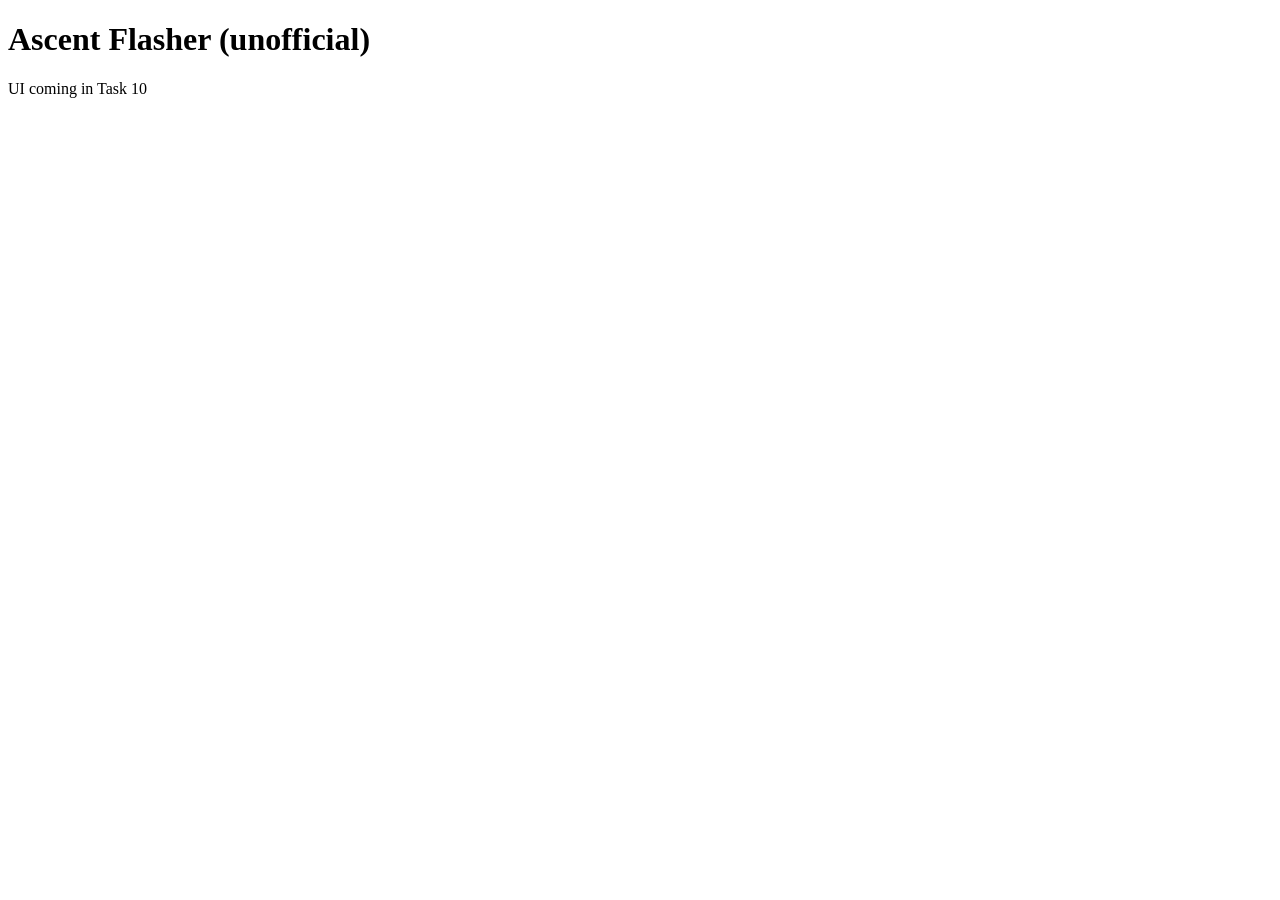
==== app/ui/index.html @ bb5333fe "feat(app): tauri backend" ====
<!doctype html>
<html lang="en">
  <head>
    <meta charset="utf-8" />
    <title>Ascent Flasher (unofficial)</title>
  </head>
  <body>
    <h1>Ascent Flasher (unofficial)</h1>
    <p>UI coming in Task 10</p>
  </body>
</html>
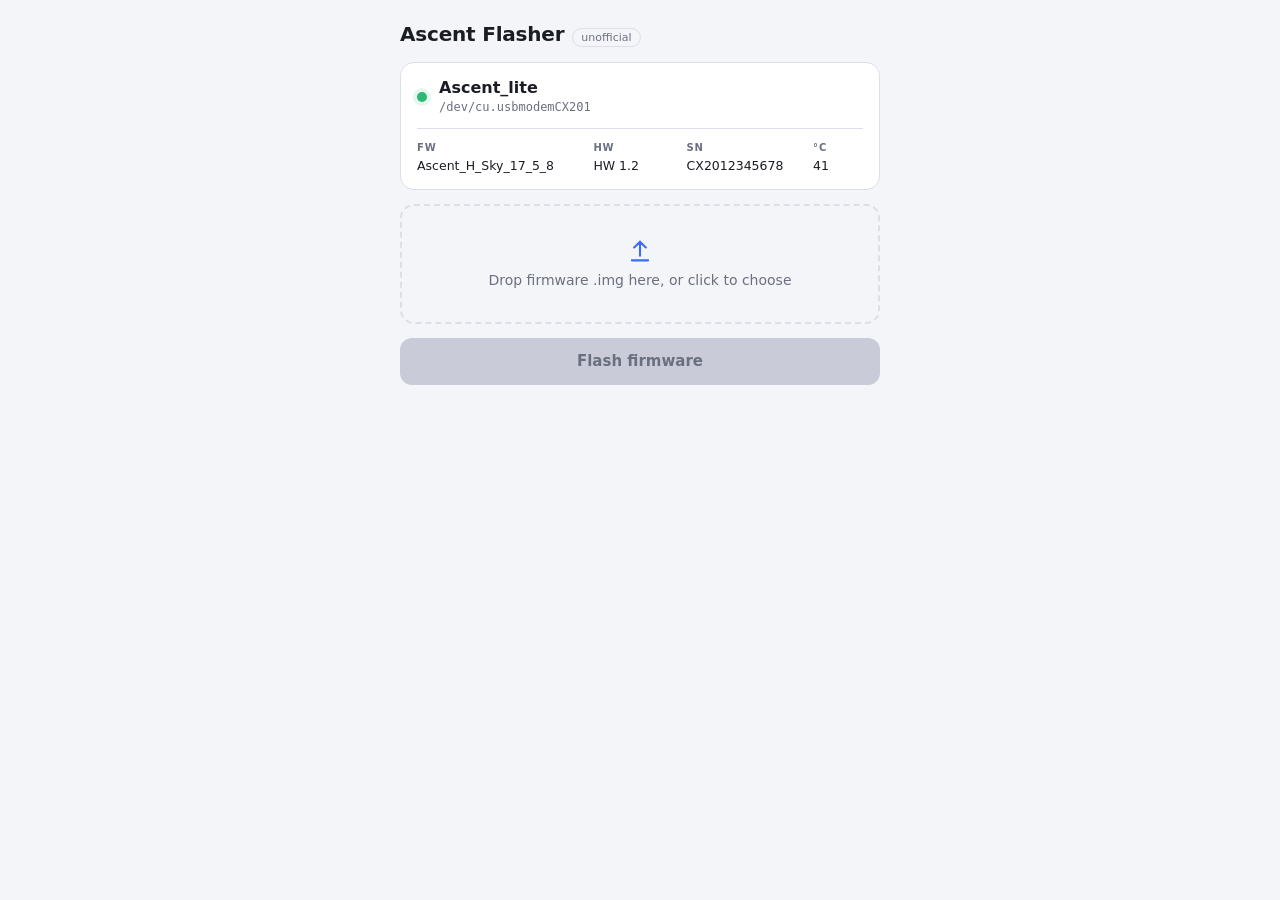
==== commit 452d4214: "feat(app): single-window flash UI" ====
--- a/app/ui/index.html
+++ b/app/ui/index.html
@@ -2,10 +2,64 @@
 <html lang="en">
   <head>
     <meta charset="utf-8" />
+    <meta name="viewport" content="width=device-width, initial-scale=1" />
+    <meta name="color-scheme" content="light dark" />
     <title>Ascent Flasher (unofficial)</title>
+    <link rel="stylesheet" href="style.css" />
   </head>
   <body>
-    <h1>Ascent Flasher (unofficial)</h1>
-    <p>UI coming in Task 10</p>
+    <main class="app">
+      <header class="head">
+        <h1>Ascent Flasher</h1>
+        <span class="tag">unofficial</span>
+      </header>
+
+      <section class="card device" id="device" aria-label="Device">
+        <div class="device-top">
+          <span class="dot" id="dot" aria-hidden="true"></span>
+          <div class="device-id">
+            <div class="device-name" id="dev-name">Plug in your Ascent device</div>
+            <div class="device-port" id="dev-port"></div>
+          </div>
+        </div>
+        <div class="note" id="dev-note" hidden></div>
+        <dl class="grid" id="dev-grid" hidden>
+          <div><dt>FW</dt><dd id="dev-fw">–</dd></div>
+          <div><dt>HW</dt><dd id="dev-hw">–</dd></div>
+          <div><dt>SN</dt><dd id="dev-sn">–</dd></div>
+          <div><dt>°C</dt><dd id="dev-temp">–</dd></div>
+        </dl>
+      </section>
+
+      <div class="drop" id="drop" role="button" tabindex="0" aria-describedby="drop-text">
+        <svg class="drop-icon" viewBox="0 0 24 24" width="28" height="28" aria-hidden="true">
+          <path d="M12 16V4m0 0L7 9m5-5l5 5M5 20h14" fill="none" stroke="currentColor" stroke-width="1.8" stroke-linecap="round" stroke-linejoin="round"/>
+        </svg>
+        <div id="drop-text">Drop firmware .img here, or click to choose</div>
+      </div>
+
+      <button class="primary" id="flash" type="button" disabled>Flash firmware</button>
+
+      <div class="progress-wrap" id="progress-wrap" hidden>
+        <div class="bar" id="bar" role="progressbar" aria-label="Flash progress" aria-valuemin="0" aria-valuemax="100" aria-valuenow="0">
+          <div class="fill" id="fill"></div>
+        </div>
+      </div>
+      <div class="status" id="status" role="status" aria-live="polite"></div>
+
+      <section class="result" id="result" hidden>
+        <div class="result-title" id="result-title"></div>
+        <div class="result-msg" id="result-msg"></div>
+        <div class="result-hint" id="result-hint" hidden></div>
+        <button class="secondary" id="again" type="button">Flash again</button>
+      </section>
+    </main>
+
+    <script>
+      if (!window.__TAURI__) {
+        document.write('<script src="dev-mock.js"><\/script>');
+      }
+    </script>
+    <script src="main.js"></script>
   </body>
 </html>
--- a/app/ui/style.css
+++ b/app/ui/style.css
@@ -0,0 +1,105 @@
+:root {
+  --bg: #f4f5f8;
+  --card: #ffffff;
+  --text: #1b1d24;
+  --muted: #6b7080;
+  --border: #dcdfe8;
+  --accent: #3b6ef5;
+  --accent-text: #ffffff;
+  --accent-soft: rgba(59, 110, 245, 0.09);
+  --ok: #2eb872;
+  --off: #a4a9b8;
+  --err: #d6453d;
+  --err-soft: rgba(214, 69, 61, 0.1);
+  --ok-soft: rgba(46, 184, 114, 0.12);
+  --track: #e4e7ef;
+  --disabled: #c9ccd8;
+  color-scheme: light dark;
+}
+@media (prefers-color-scheme: dark) {
+  :root {
+    --bg: #15171c;
+    --card: #1f222a;
+    --text: #e8eaf0;
+    --muted: #9298a8;
+    --border: #2f333e;
+    --accent: #6a93ff;
+    --accent-text: #0e1220;
+    --accent-soft: rgba(106, 147, 255, 0.12);
+    --ok: #3ecf85;
+    --off: #596074;
+    --err: #ff7b72;
+    --err-soft: rgba(255, 123, 114, 0.12);
+    --ok-soft: rgba(62, 207, 133, 0.14);
+    --track: #2a2e38;
+    --disabled: #3a3e4b;
+  }
+}
+* { box-sizing: border-box; }
+html, body { margin: 0; height: 100%; }
+body {
+  background: var(--bg);
+  color: var(--text);
+  font: 14px/1.4 -apple-system, BlinkMacSystemFont, "Segoe UI", system-ui, sans-serif;
+  -webkit-font-smoothing: antialiased;
+  user-select: none;
+  -webkit-user-select: none;
+}
+.app { display: flex; flex-direction: column; gap: 14px; padding: 20px; max-width: 520px; margin: 0 auto; }
+.head { display: flex; align-items: baseline; gap: 8px; }
+h1 { margin: 0; font-size: 20px; font-weight: 650; letter-spacing: -0.01em; }
+.tag { font-size: 11px; color: var(--muted); border: 1px solid var(--border); border-radius: 99px; padding: 1px 8px; }
+
+.card { background: var(--card); border: 1px solid var(--border); border-radius: 14px; padding: 14px 16px; }
+.device-top { display: flex; align-items: center; gap: 12px; }
+.dot { width: 10px; height: 10px; border-radius: 50%; background: var(--off); flex: none; }
+.dot.on { background: var(--ok); box-shadow: 0 0 0 4px var(--ok-soft); }
+.device-name { font-size: 16px; font-weight: 600; }
+.device-port { font-size: 12px; color: var(--muted); font-family: ui-monospace, SFMono-Regular, Menlo, monospace; word-break: break-all; }
+.note { margin-top: 10px; font-size: 13px; color: var(--err); background: var(--err-soft); border-radius: 8px; padding: 6px 10px; }
+.grid { display: grid; grid-template-columns: 2fr 1fr 1.4fr 0.6fr; gap: 10px; margin: 12px 0 0; padding-top: 12px; border-top: 1px solid var(--border); }
+.grid div { min-width: 0; }
+dt { font-size: 10px; letter-spacing: 0.08em; color: var(--muted); font-weight: 600; }
+dd { margin: 2px 0 0; font-size: 12.5px; overflow: hidden; text-overflow: ellipsis; white-space: nowrap; font-variant-numeric: tabular-nums; }
+
+.drop {
+  display: flex; flex-direction: column; align-items: center; justify-content: center; gap: 6px;
+  min-height: 120px; padding: 16px; text-align: center; color: var(--muted);
+  border: 2px dashed var(--border); border-radius: 14px; cursor: pointer;
+  transition: border-color .15s, background .15s, color .15s;
+}
+.drop:hover, .drop.over { border-color: var(--accent); background: var(--accent-soft); color: var(--text); }
+.drop:focus-visible, button:focus-visible { outline: 2px solid var(--accent); outline-offset: 2px; }
+.drop.has-file { border-style: solid; border-color: var(--accent); color: var(--text); background: var(--accent-soft); }
+.drop.disabled { opacity: .5; cursor: not-allowed; pointer-events: none; }
+.drop-icon { color: var(--accent); }
+.drop .fname { font-weight: 600; word-break: break-all; }
+
+button { font: inherit; }
+.primary {
+  width: 100%; padding: 13px 16px; border: 0; border-radius: 12px; cursor: pointer;
+  background: var(--accent); color: var(--accent-text); font-weight: 650; font-size: 15px;
+  transition: filter .15s, transform .05s;
+}
+.primary:hover:not(:disabled) { filter: brightness(1.08); }
+.primary:active:not(:disabled) { transform: translateY(1px); }
+.primary:disabled { background: var(--disabled); color: var(--muted); cursor: not-allowed; }
+.primary.cancel { background: var(--err); color: #fff; }
+.secondary { margin-top: 10px; padding: 7px 14px; border-radius: 9px; border: 1px solid var(--border); background: var(--card); color: var(--text); cursor: pointer; }
+.secondary:hover { border-color: var(--accent); }
+
+.bar { height: 8px; background: var(--track); border-radius: 99px; overflow: hidden; }
+.fill { height: 100%; width: 0; background: var(--accent); border-radius: 99px; transition: width .2s ease; }
+.bar.indeterminate .fill { width: 35%; animation: slide 1.2s ease-in-out infinite; }
+@keyframes slide { 0% { margin-left: -35%; } 100% { margin-left: 100%; } }
+@media (prefers-reduced-motion: reduce) { .bar.indeterminate .fill { animation: none; width: 100%; opacity: .5; } }
+.status { min-height: 20px; color: var(--muted); font-size: 13px; text-align: center; margin-top: -6px; }
+
+.result { border-radius: 14px; padding: 14px 16px; border: 1px solid var(--border); background: var(--card); user-select: text; -webkit-user-select: text; }
+.result.ok { border-color: var(--ok); background: var(--ok-soft); }
+.result.err { border-color: var(--err); background: var(--err-soft); }
+.result-title { font-weight: 650; margin-bottom: 4px; }
+.result.ok .result-title { color: var(--ok); }
+.result.err .result-title { color: var(--err); }
+.result-hint { margin-top: 8px; font-size: 13px; color: var(--muted); }
+[hidden] { display: none !important; }
